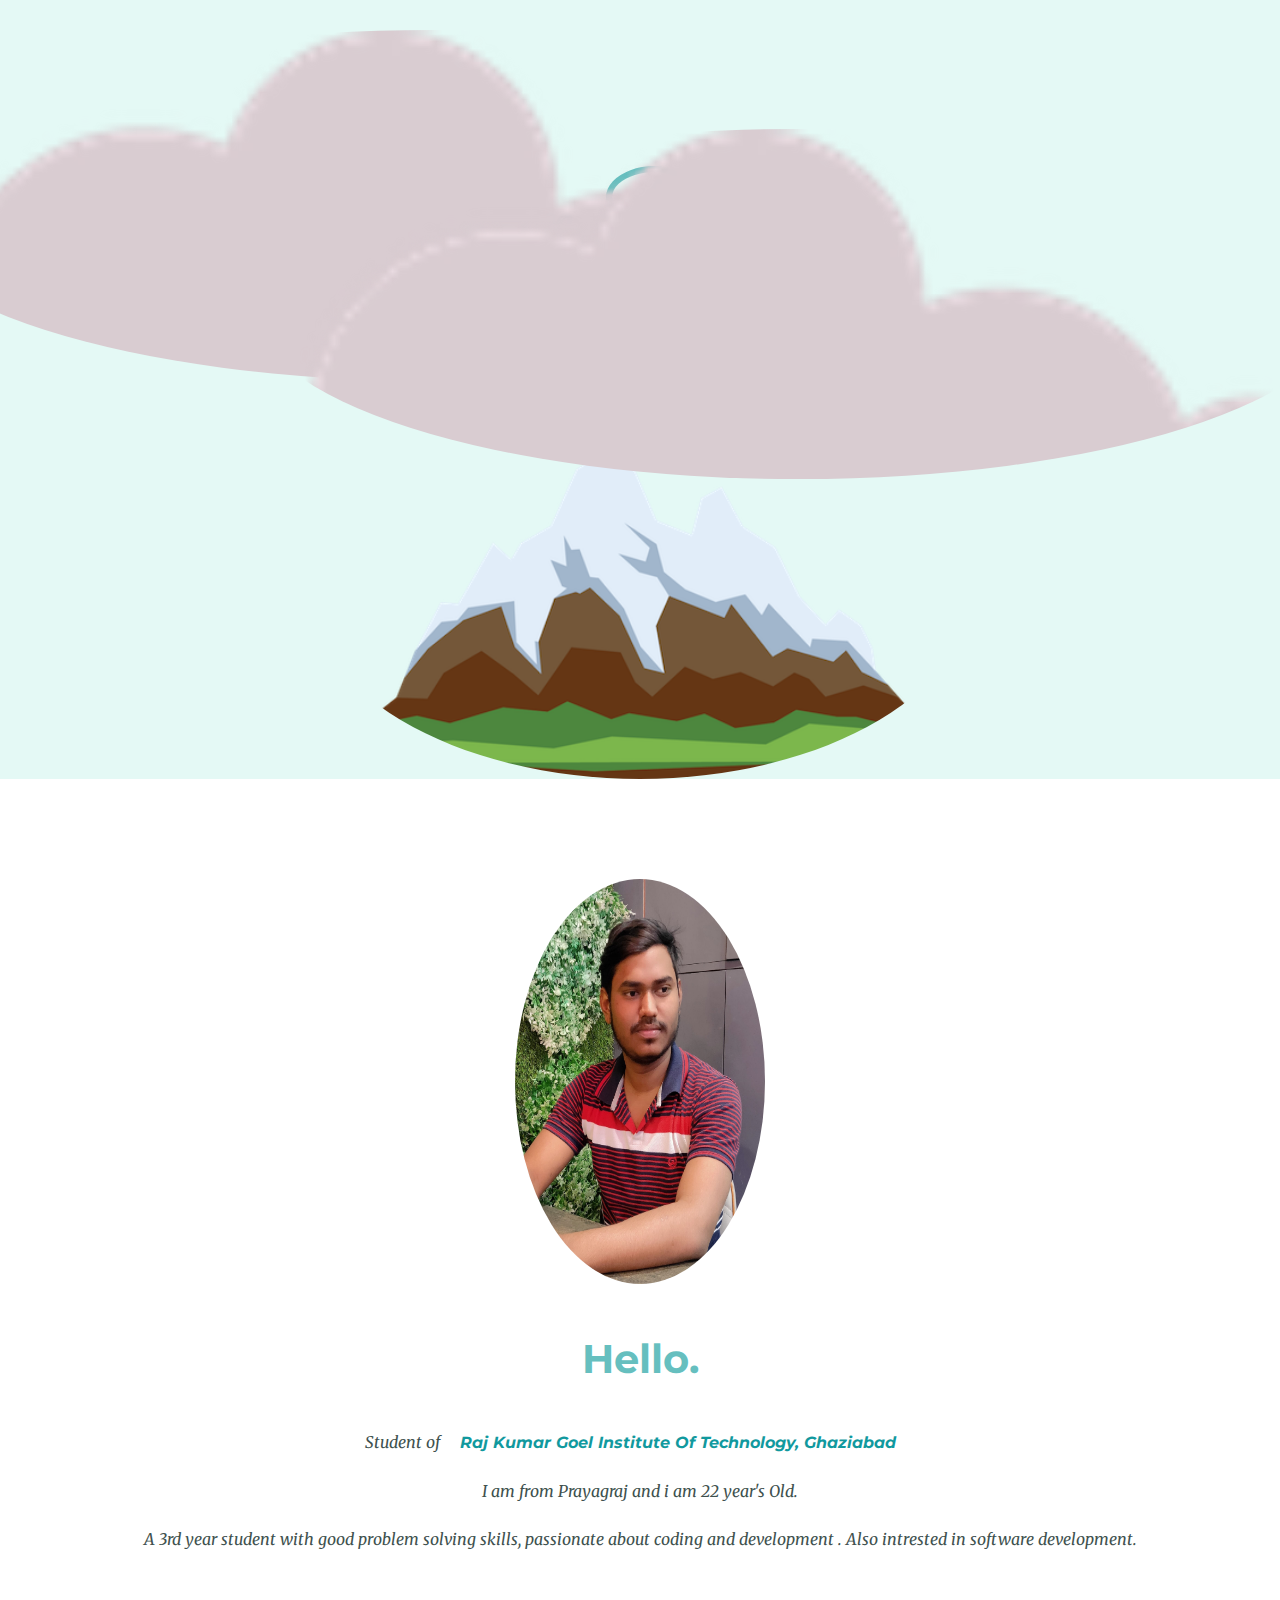
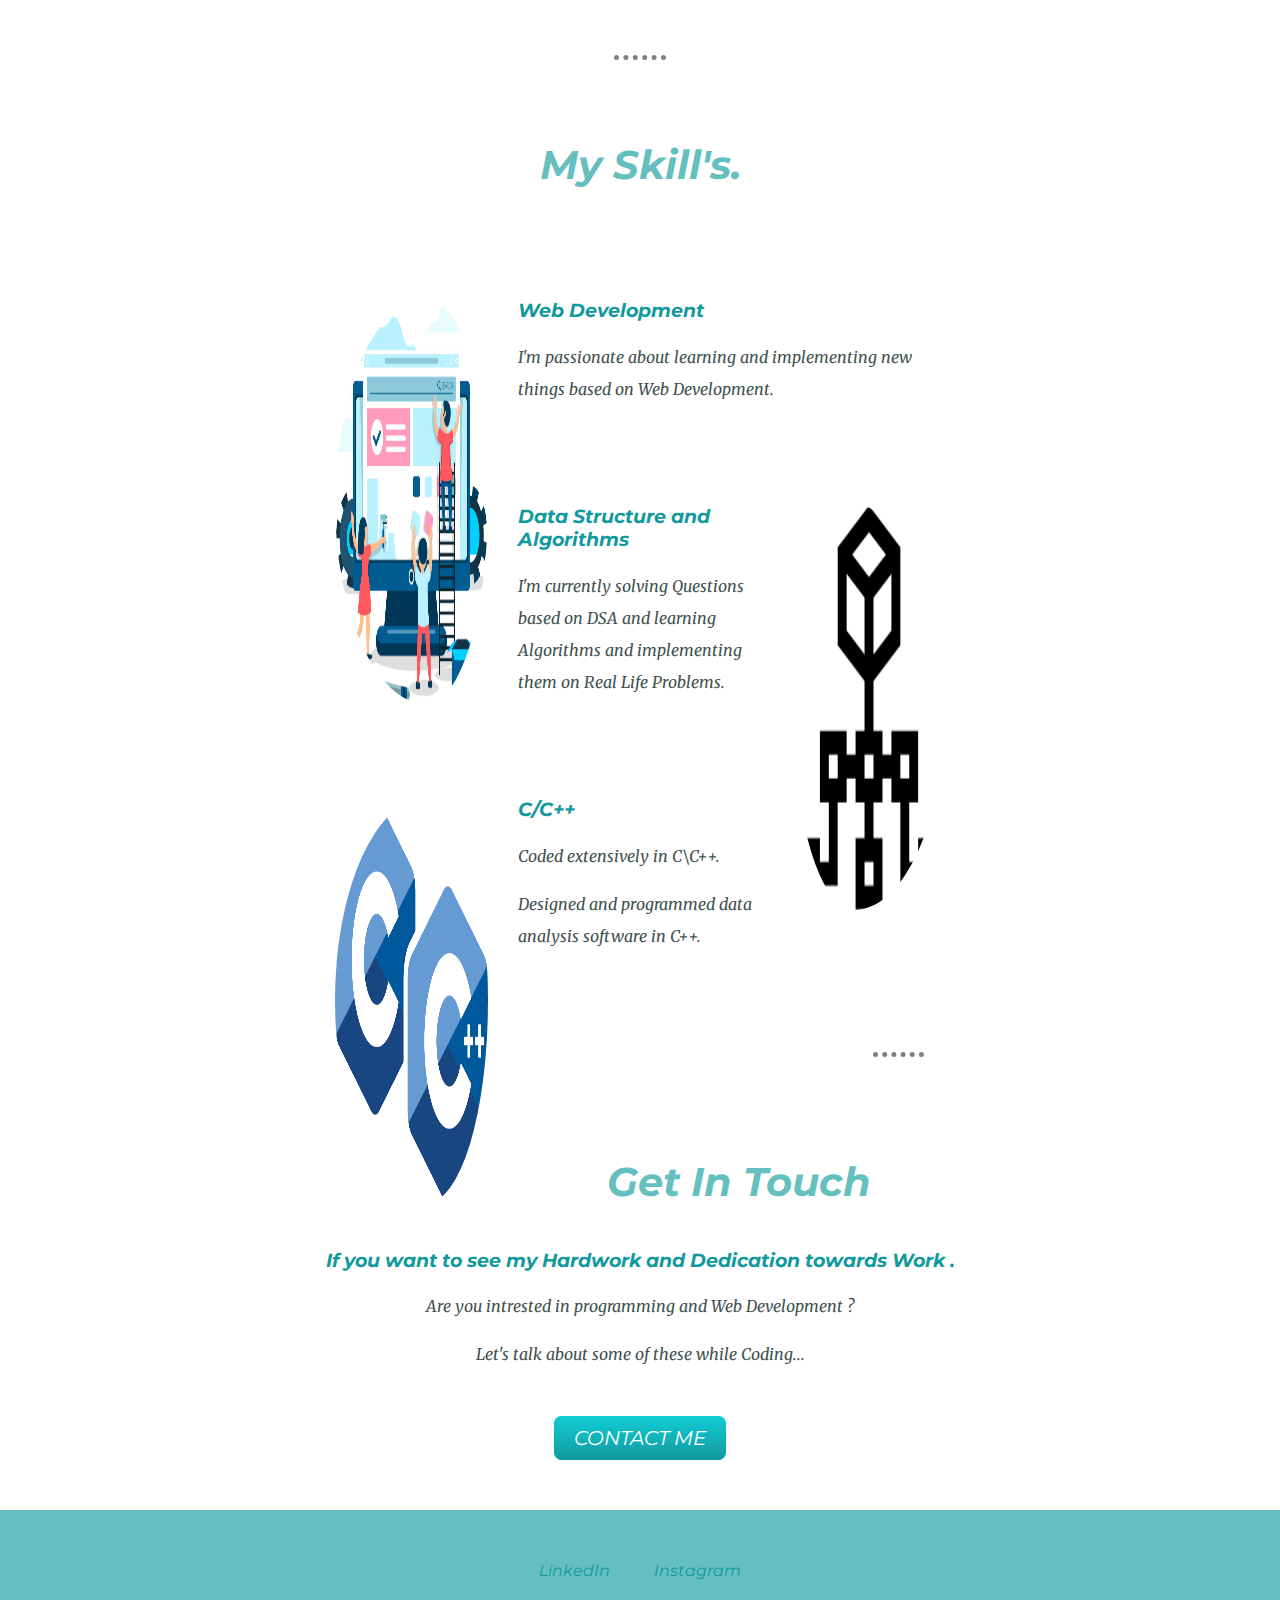
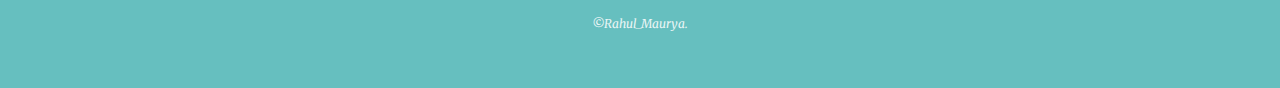
==== index.html @ e58f07d8 "Add files via upload" ====
<html>

<head>
    <title>
        RAHUL MAURYA
    </title>
    <link rel="stylesheet" href="css/styles.css">
    <link rel="icon" href="favicon.ico?v=2">
    <link rel="preconnect" href="https://fonts.googleapis.com">
    <link rel="preconnect" href="https://fonts.gstatic.com" crossorigin>
    <link
        href="https://fonts.googleapis.com/css2?family=Merriweather:ital@1&family=Montserrat&family=Sacramento&display=swap"
        rel="stylesheet">
    <style>
        @import url('https://fonts.googleapis.com/css2?family=Merriweather:ital@1&family=Montserrat&family=Sacramento&display=swap');
    </style>
    <style>
        @import url('https://fonts.googleapis.com/css2?family=Merriweather:ital@1&family=Montserrat&family=Sacramento&display=swap');
    </style>
</head>

<body>
    <div class="top-container">
        <img class="top-cloud" src="images/cloud.png" alt="Cloud">
        <h1>I'm Rahul.</h1>
        <h2>a <span class="pro">pro</span>grammer.</h2>
        <img class="bottom-cloud" src="images/cloud.png" alt="Cloud">
        <img src="images/mountain.png" alt="Mountain">


    </div>
    <div class="middle-container">
        <div class="profile">
            <img class="profile-pic" src="images\image.jpg" alt="Profile Pic">
            <h2>Hello.</h2>
            <p><em>Student of<strong><a href="https://rkgit.edu.in/">Raj Kumar Goel Institute Of Technology,
                            Ghaziabad</a></strong><em></p>
            <p>I am from Prayagraj and i am 22 year's Old.</p>
            <p>A 3rd year student with good problem solving skills, passionate about
                coding and development . Also intrested in software development.</p>
        </div>
        <hr>
        <div class="skills">
            <h2>My Skill's.</h2>
            <div class="skill-row">
                <img class="skill-image" src="images\WD.png" alt="">
                <h3>Web Development</h3>
                <p>I'm passionate about learning and implementing new things based on Web Development.</p>
            </div>
            <div class="skill-row">
                <img class="skill-image2" src="images\hierarchical.png" alt="">
                <h3>Data Structure and Algorithms</h3>
                <p>I'm currently solving Questions based on DSA and learning Algorithms and implementing them on Real
                    Life Problems.</p>
            </div>
            <div class="skill-row">
                <img class="skill-image" src="images\c++.png" alt="">
                <h3>C/C++</h3>
                <p>Coded extensively in C\C++.</p>
                <p>Designed and programmed data analysis software in C++.
                </p>
            </div>
        </div>
        <hr>
        <div class="contact-me">
            <h2>Get In Touch</h2>
            <h3>If you want to see my Hardwork and Dedication towards Work .</h3>
            <p>Are you intrested in programming and Web Development ?
             </p><p>   Let's talk about some of these while Coding...
            </p>
            <a class="btn" href="Contact details.html">CONTACT ME</a>
        </div>
    </div>
    <div class="bottom-container">
        <a class="footer-link" href="https://www.linkedin.com/in/rahul-maurya-277069227">LinkedIn</a>
        <a class="footer-link" href="https://www.instagram.com/rahulmaurya______/">Instagram</a>
        <!-- <a class="footer-link" href="https://www.appbrewery.co/">Website</a> -->
        <p class="copy-rights">©Rahul_Maurya.</p>
    </div>
</body>

</html>
---- css/styles.css ----
body{
    margin:0;
    text-align: center;
    font-family:'Merriweather',serif;
/* font-weight:600 ; */
color:#40514E;
}
a{
   color:#11999E;
   font-family:'Montserrat',sans-serif;
   margin:10px 20px;
   text-decoration: none;
}
a:hover{
    color: #EAF6F6;
}
hr {

    border-color: grey;
    border-style: none;
    border-top-style: dotted;
    border-width: 5px;
    width: 4%;
  
  }
h1{
    margin:50px auto 0 auto;
    font-family:'Sacramento',cursive;
    font-size: 5.625rem;
    color:#66BFBF;
   font-weight: bolder;

}
h2{
    margin-top:0px;
    font-family:'Montserrat',sans-serif;
     font-size: 2.5rem;
     color:#66BFBF;
     /* font-weight: normal; */
   font-weight: bolder;
   padding-bottom: 10px;

}
h3{
    font-family:'Montserrat',sans-serif;
   color:#11999E;
   font-weight: bolder;

}
.pro{
    text-decoration: underline;
}
.top-container{
    
    background-color:#E4f9f5;
    position: relative;
    padding-top:100px;
   
}
.middle-container{
   margin-top: 100px;
   /* width: 50%; */

}
.bottom-container{
    background-color: #66BFBF;
    /* width: 50%; */
   padding:50px 0 20px;
}
.top-cloud{
    position:absolute;
    right:300px;
    top:30px;
}
.bottom-cloud{
    position: absolute;
    left:250px;
    bottom:300px;

}
p{
    line-height: 2;
}
.skill-row{
    /* display: inline-block; */
    /* margin:auto; */
    width: 50%;
    margin: 100px auto 100px auto;
    text-align: left;
   
}
.skill-image{
    width: 25%;
    float: left;
    padding-right: 30px;
}
.profile-pic
{
    width:250px;
    margin-bottom:50px;
}
.profile{
    margin-bottom:100px;
}
.skill-image2{
    width: 25%;
    float: right;
    padding-left: 30px;
}
.btn {
    background: #11cdd4;
    background-image: -webkit-linear-gradient(top, #11cdd4, #11999e);
    background-image: -moz-linear-gradient(top, #11cdd4, #11999e);
    background-image: -ms-linear-gradient(top, #11cdd4, #11999e);
    background-image: -o-linear-gradient(top, #11cdd4, #11999e);
    background-image: linear-gradient(to bottom, #11cdd4, #11999e);
    -webkit-border-radius: 8;
    -moz-border-radius: 8;
    border-radius: 8px;
    font-family:'Montserrat',sans-serif;
    color: #ffffff;
    font-size: 20px;
    padding: 10px 20px 10px 20px;
    text-decoration: none;
    position: relative;
    top: 2.5rem;
  }
  
  .btn:hover {
    background: #30e3cb;
    background-image: -webkit-linear-gradient(top, #30e3cb, #2bc4ad);
    background-image: -moz-linear-gradient(top, #30e3cb, #2bc4ad);
    background-image: -ms-linear-gradient(top, #30e3cb, #2bc4ad);
    background-image: -o-linear-gradient(top, #30e3cb, #2bc4ad);
    background-image: linear-gradient(to bottom, #30e3cb, #2bc4ad);
    text-decoration: none;
  }
.contact-me{
    /* margin:auto; */
    width: 50%;
    margin: 100px auto 100px auto;
    /* text-align: left; */
  
}
.skills{
    margin: 80px 30px;
}
.copy-rights
{
    color:#EAF6F6;
    font-size: 0.75rem;
    padding: 20px 0;
}
img {
    border-radius: 50%;
    height: 45%;
   
}
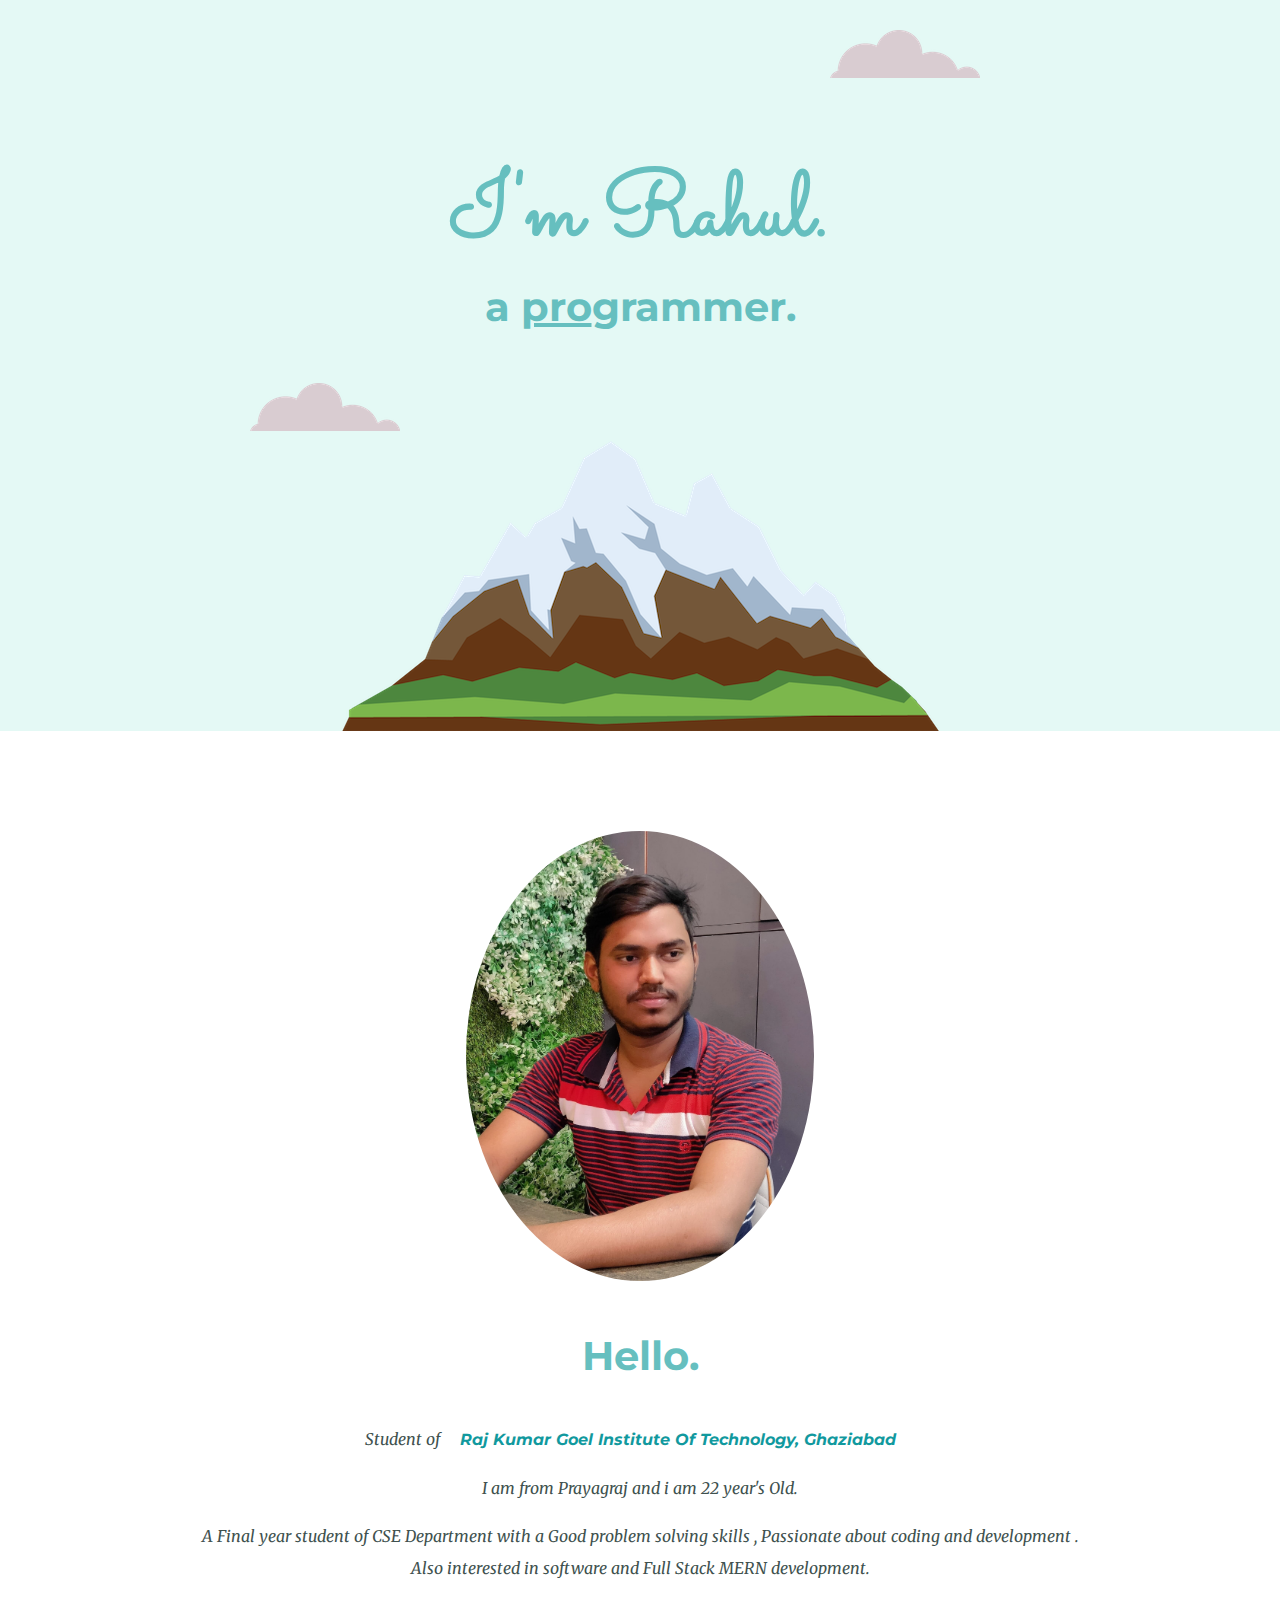
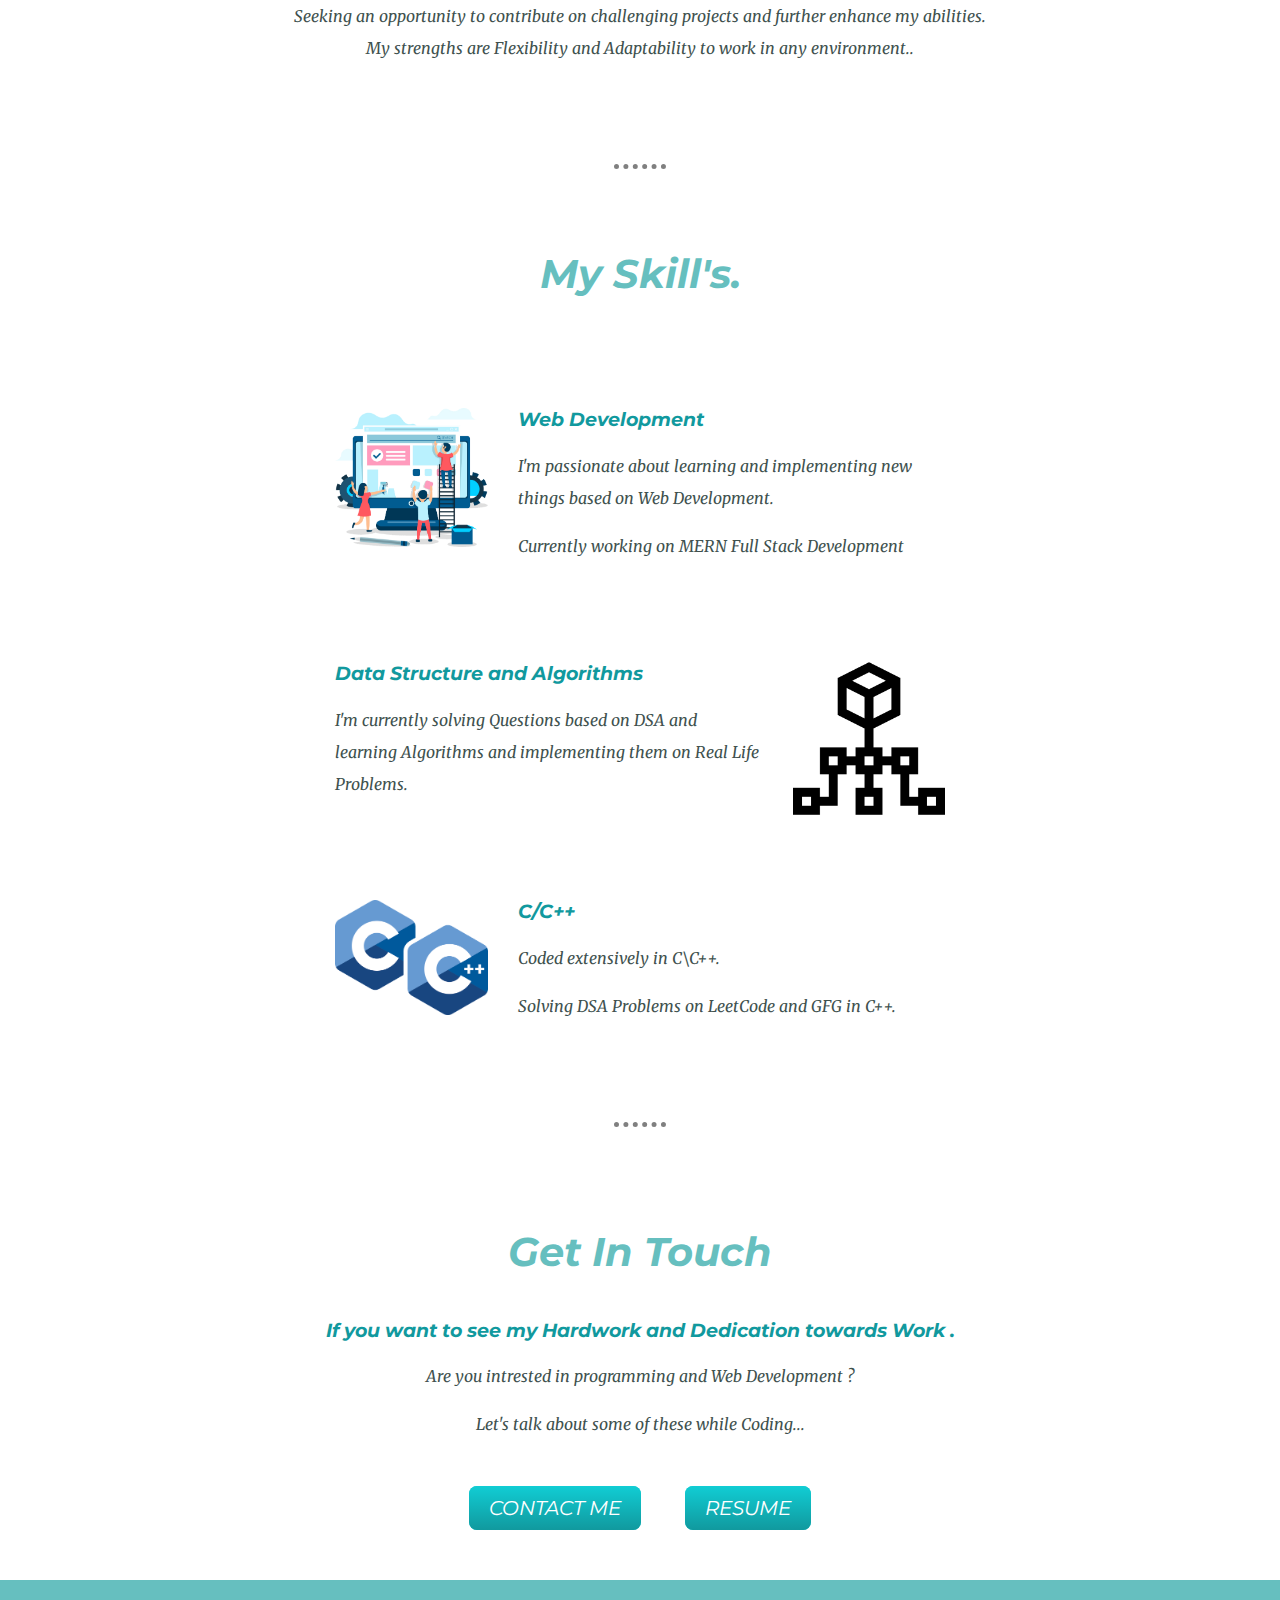
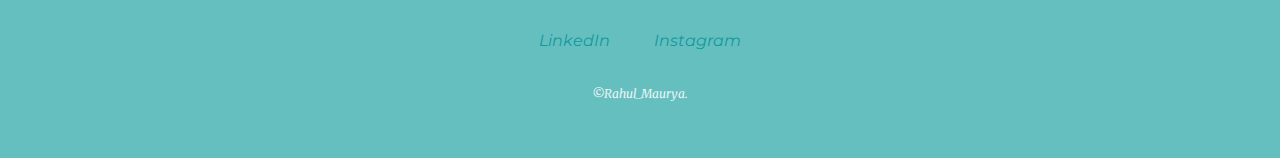
==== commit 6b654173: "Update index.html" ====
--- a/index.html
+++ b/index.html
@@ -36,8 +36,14 @@
             <p><em>Student of<strong><a href="https://rkgit.edu.in/">Raj Kumar Goel Institute Of Technology,
                             Ghaziabad</a></strong><em></p>
             <p>I am from Prayagraj and i am 22 year's Old.</p>
-            <p>A 3rd year student with good problem solving skills, passionate about
-                coding and development . Also intrested in software development.</p>
+            <p>A Final year student of CSE Department with a Good problem solving skills ,
+                Passionate about coding and development . 
+                <br>Also interested in software and Full Stack MERN development.</p>
+            <p>
+                Seeking an opportunity to contribute on challenging projects and further enhance my abilities. 
+                <br>My strengths are <em>Flexibility</em> and <em>Adaptability</em> to work in any
+                environment..
+            </p>
         </div>
         <hr>
         <div class="skills">
@@ -46,6 +52,7 @@
                 <img class="skill-image" src="images\WD.png" alt="">
                 <h3>Web Development</h3>
                 <p>I'm passionate about learning and implementing new things based on Web Development.</p>
+                <p> Currently working on MERN Full Stack Development </p>
             </div>
             <div class="skill-row">
                 <img class="skill-image2" src="images\hierarchical.png" alt="">
@@ -57,8 +64,7 @@
                 <img class="skill-image" src="images\c++.png" alt="">
                 <h3>C/C++</h3>
                 <p>Coded extensively in C\C++.</p>
-                <p>Designed and programmed data analysis software in C++.
-                </p>
+                <p>Solving DSA Problems on LeetCode and GFG in C++. </p>
             </div>
         </div>
         <hr>
@@ -69,6 +75,8 @@
              </p><p>   Let's talk about some of these while Coding...
             </p>
             <a class="btn" href="Contact details.html">CONTACT ME</a>
+            <a class="btn"
+                href="https://drive.google.com/file/d/1zjq2iLE6x4ufhY56_oIzToTVZf4AMgIz/view?usp=sharing">RESUME</a>
         </div>
     </div>
     <div class="bottom-container">
@@ -79,4 +87,4 @@
     </div>
 </body>
 
-</html>+</html>
--- a/css/styles.css
+++ b/css/styles.css
@@ -96,7 +96,9 @@
 }
 .profile-pic
 {
-    width:250px;
+    border-radius: 50%;
+    height: 50%;
+   /* width: 25%; */
     margin-bottom:50px;
 }
 .profile{
@@ -151,8 +153,3 @@
     font-size: 0.75rem;
     padding: 20px 0;
 }
-img {
-    border-radius: 50%;
-    height: 45%;
-   
-}